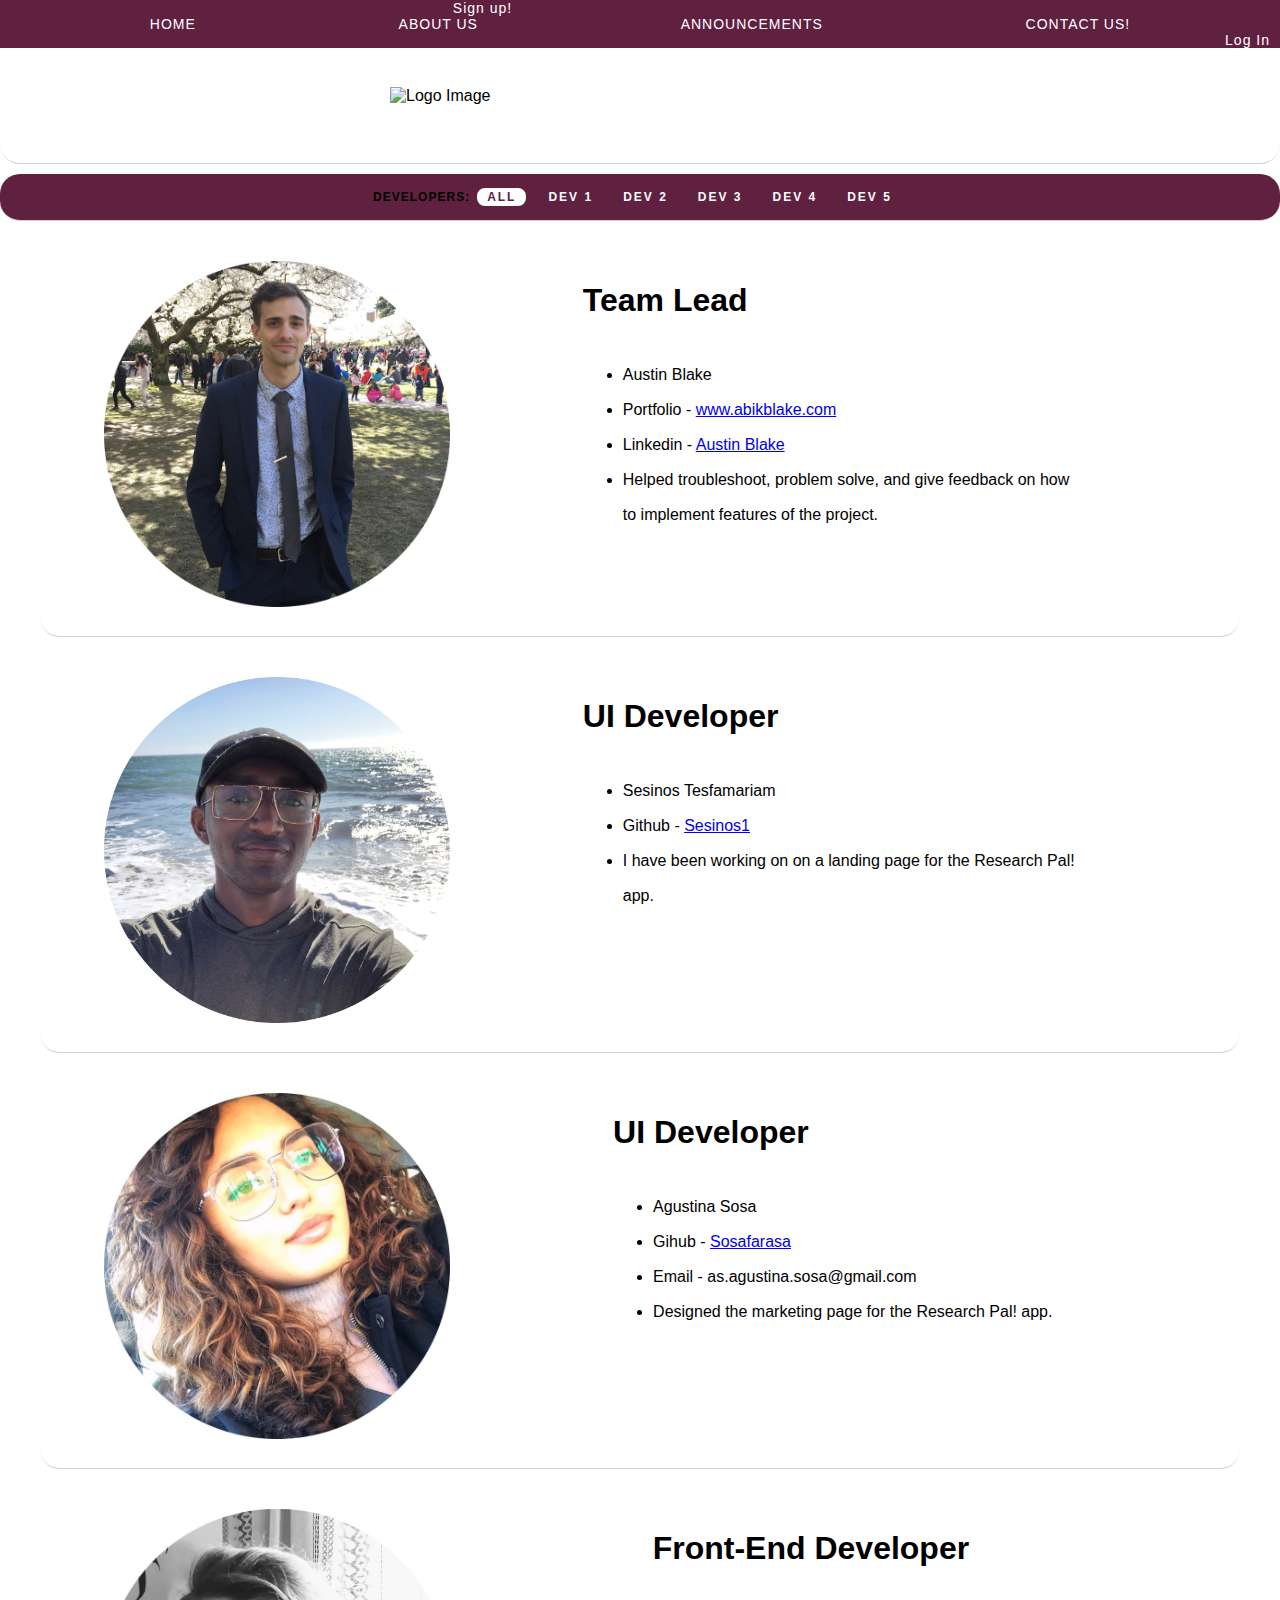
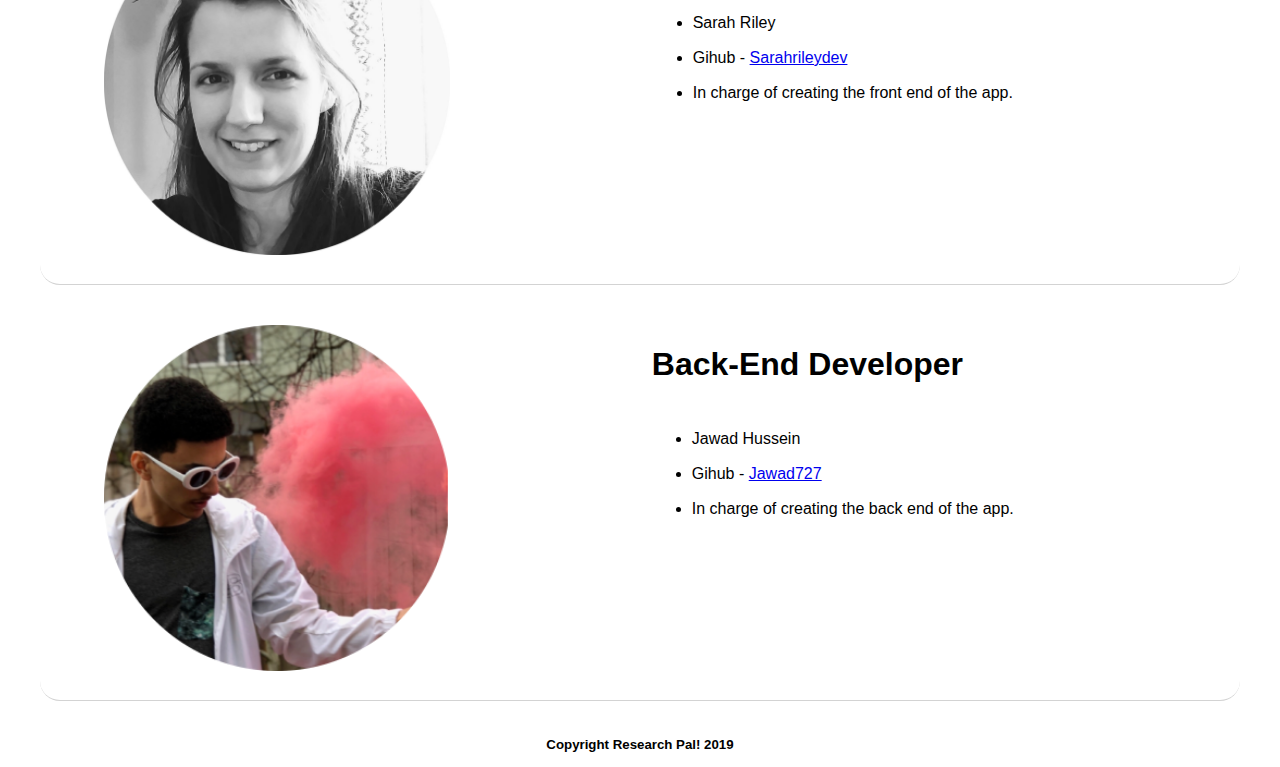
==== about.html @ d5aa2f4c "added content on about page" ====
<!DOCTYPE html>
<html>

<head>
  <title>Research Pal! - About</title>
  <link rel="stortcut icon" href="./images/logo-icon.ico">
  <link rel="stylesheet" type="text/css" href="./CSS/index.css" />
  <script src="https://code.jquery.com/jquery-3.3.1.min.js" integrity="sha256-FgpCb/KJQlLNfOu91ta32o/NMZxltwRo8QtmkMRdAu8="
    crossorigin="anonymous"></script>
  <script src="./components/Tabs/Tabs.js" async></script>
</head>

<body style = "background: url(./images/bkg-img.jpg)">

  <!-- TOP BAR COMPONENT -->
  <div class="top-bar">
    <div class="container">
      <div class="container-left">
        <span>
          <a href="https://vigorous-khorana-39634c.netlify.com/register">Sign up!</a>
        </span>
      </div>
      <div class="container-center">
          <span><a href="index.html">HOME</a></span><span><a href="about.html">ABOUT US</a></span><span>ANNOUNCEMENTS</span><span>CONTACT US!</span>
      </div>
      <div class="container-right"> 
        <span>
          <a href="https://vigorous-khorana-39634c.netlify.com/login">Log In</a>
        </span>
      </div>
    </div>
  </div>

  <!-- HEADER COMPONENT -->
  <div class="header">
    <img class="logo" src="./images/logo.jpg" alt="Logo Image">
  </div>

   <!-- TABS COMPONENT -->
  <div class="tabs">
      <div class="topics">
        <span class="title">DEVELOPERS:</span>
        <div data-tab="all" class="tab active-tab">ALL</div>
        <div data-tab="DEV 1" class="tab">DEV 1</div>
        <div data-tab="DEV 2" class="tab">DEV 2</div>
        <div data-tab="DEV 3" class="tab">DEV 3</div>
        <div data-tab="DEV 4" class="tab">DEV 4</div>
        <div data-tab="DEV 5" class="tab">DEV 5</div>
      </div>
    </div> 
  
  
    <!-- CARDS COMPONENT -->
    <div class="cards-container-about">
  
      <!-- CARD COMPONENTS -->
      <div class="card one" data-tab="DEV 1">
        <img class="photo" src="./images/austin.jpg" alt="Picture of a developer">
        <h1> Team Lead</h1>
        <ul>
          <li>Austin Blake</li>
          <li>Portfolio - <a href="https://www.abikblake.com/">www.abikblake.com</a></li>
          <li>Linkedin - <a href="https://www.linkedin.com/in/austblake11/">Austin Blake</a></li>
          <li>Helped troubleshoot, problem solve, and give feedback on how to implement features of the project.</li>
        </ul>
      </div>
  
      <div class="card two" data-tab="DEV 2">
        <img class="photo" src="./images/sesinos.jpg" alt="The default image">
        <h1> UI Developer </h1>
        <ul>
          <li>Sesinos Tesfamariam</li>
          <li>Github - <a href="https://github.com/sesinos1">Sesinos1</a></li>
          <li>I have been working on on a landing page for the Research Pal! app.</li>
        </ul>
      </div>
        
      <div class="card three" data-tab="DEV 3">
        <img class="photo" src="./images/profile.jpg" alt="The default image">
        <h1> UI Developer </h1>
        <ul>
          <li>Agustina Sosa</li>
          <li>Gihub - <a href="https://github.com/sosafarasa">Sosafarasa</a></li>
          <li>Email - as.agustina.sosa@gmail.com</li>
          <li>Designed the marketing page for the Research Pal! app.</li>
        </ul>
      </div>
  
      <div class="card four" data-tab= "DEV 4">
        <img class="photo" src="./images/sarah.jpg" alt="The default image">
        <h1> Front-End Developer </h1>
        <ul>
          <li>Sarah Riley</li>
          <li>Gihub - <a href="https://github.com/sarahrileydev">Sarahrileydev</a></li>
          <li>In charge of creating the front end of the app.</li>
        </ul>
      </div>

      <div class="card five" data-tab="DEV 5">
          <img class="photo" src="./images/jawad.png" alt="The default image">
          <h1> Back-End Developer </h1>
          <ul>
            <li>Jawad Hussein</li>
            <li>Gihub - <a href="https://github.com/jawad727">Jawad727</a></li>
            <li>In charge of creating the back end of the app.</li>
          </ul>
        </div>
    </div>
  
    <!-- FOOTER COMPONENT -->
     <div class="footer">
        <h5>Copyright Research Pal! 2019</h5>
      </div>
</body>

</html>
---- CSS/index.css ----
.width-100 {
  width: 100%;
}
.border-bottom-grey {
  border-bottom: 1px solid lightgrey;
}
@font-face {
  font-family: 'Montserrat';
  font-style: normal;
  font-weight: 400;
  src: local('Montserrat Regular'), local('Montserrat-Regular'), url(https://fonts.gstatic.com/s/montserrat/v13/JTUSjIg1_i6t8kCHKm459Wlhzg.ttf) format('truetype');
}
@font-face {
  font-family: 'Varela Round';
  font-style: normal;
  font-weight: 400;
  src: local('Varela Round Regular'), local('VarelaRound-Regular'), url(https://fonts.gstatic.com/s/varelaround/v11/w8gdH283Tvk__Lua32TysjIfp8uK.ttf) format('truetype');
}
.top-bar {
  width: 100%;
  display: flex;
  justify-content: center;
  align-items: none;
  flex-direction: row;
  position: fixed;
  min-height: 44px;
  background-color: #602040;
}
.top-bar .container {
  width: 100%;
  display: flex;
  justify-content: none;
  align-items: none;
  flex-direction: row;
  color: #fff;
  letter-spacing: 1px;
  padding: 0 10px;
}
@media (min-width: 500px) {
  .top-bar .container {
    flex-direction: column;
  }
}
@media (min-width: 1280px) {
  .top-bar .container {
    width: 1280px;
  }
}
.top-bar .container a {
  color: #fff;
  text-decoration: none;
}
.top-bar .container a:hover {
  text-decoration: underline;
}
.top-bar .container .container-left {
  width: 100%;
  display: flex;
  justify-content: center;
  align-items: center;
  flex-direction: row;
  flex-direction: column;
  flex: 1;
  font-size: 14px;
}
@media (min-width: 500px) {
  .top-bar .container .container-left {
    display: flex;
    justify-content: none;
    align-items: center;
    flex-direction: row;
  }
}
.top-bar .container .container-left span {
  cursor: pointer;
  margin-right: 25%;
}
.top-bar .container .container-center {
  display: flex;
  justify-content: space-evenly;
  align-items: center;
  flex-direction: row;
  flex-direction: column;
  flex: 3;
  font-size: 14px;
}
@media (min-width: 500px) {
  .top-bar .container .container-center {
    display: flex;
    justify-content: space-evenly;
    align-items: center;
    flex-direction: row;
  }
}
.top-bar .container .container-center span {
  cursor: pointer;
  margin-right: 5%;
}
.top-bar .container .container-center span:last-child {
  margin-right: 0;
}
.top-bar .container .container-right {
  display: flex;
  justify-content: center;
  align-items: center;
  flex-direction: row;
  flex-direction: column;
  flex: 1;
  font-size: 14px;
}
@media (min-width: 500px) {
  .top-bar .container .container-right {
    display: flex;
    justify-content: flex-end;
    align-items: center;
    flex-direction: row;
  }
}
.top-bar .container .container-right span {
  cursor: pointer;
}
.header {
  display: flex;
  justify-content: none;
  align-items: center;
  flex-direction: row;
  background-color: #fff;
  border-bottom: 1px solid lightgrey;
  width: 100%;
  height: 120px;
  border-radius: 0 0 20px 20px;
  margin-top: 44px;
  padding-bottom: 15px;
}
@media (min-width: 1280px) {
  .header {
    width: 1280px;
  }
}
.header .logo {
  max-width: 500px;
  width: 100%;
  height: auto;
  margin: 0 auto;
}
.header span {
  align-self: flex-end;
  font-size: 11px;
  font-weight: bold;
  letter-spacing: 1px;
}
.tabs {
  border-bottom: 1px solid lightgrey;
  display: flex;
  justify-content: center;
  align-items: center;
  flex-direction: row;
  width: 100%;
  height: 47px;
  background-color: #602040;
  border-radius: 20px;
  margin-top: 10px;
}
@media (min-width: 1280px) {
  .tabs {
    width: 1280px;
  }
}
.tabs .topics {
  display: flex;
  justify-content: none;
  align-items: center;
  flex-direction: row;
}
.tabs .topics .title {
  font-size: 12px;
  letter-spacing: 1px;
  font-weight: bold;
}
.tabs .topics .tab {
  display: flex;
  justify-content: none;
  align-items: center;
  flex-direction: row;
  color: #fff;
  margin: 0 5px;
  padding: 2px 10px;
  font-size: 12px;
  letter-spacing: 2px;
  cursor: pointer;
  font-weight: bold;
  border-radius: 10px;
}
.tabs .topics .tab:hover {
  text-decoration: underline;
}
.tabs .topics .active-tab {
  background-color: #fff;
  color: #602040;
  border: 2px solid #602040;
}
.intro {
  display: flex;
  justify-content: center;
  align-items: center;
  flex-direction: row;
  width: 100%;
  background-color: #fff;
  border-radius: 20px;
  margin-top: 10px;
  flex-direction: column;
}
@media (min-width: 1280px) {
  .intro {
    width: 1280px;
  }
}
.cards-container {
  display: flex;
  justify-content: space-evenly;
  align-items: none;
  flex-direction: row;
  width: 100%;
  margin-top: 16px;
  flex-wrap: wrap;
}
@media (min-width: 1280px) {
  .cards-container {
    width: 1200px;
  }
}
.cards-container .card {
  border-bottom: 1px solid lightgrey;
  display: flex;
  justify-content: space-between;
  align-items: none;
  flex-direction: column;
  background-color: #fff;
  min-width: 450px;
  width: 49%;
  border-radius: 20px;
  margin-bottom: 16px;
  padding: 24px;
}
.cards-container .card .photo {
  width: 100%;
  height: auto;
  border-radius: 20px;
}
.cards-container-about {
  display: flex;
  justify-content: space-evenly;
  align-items: none;
  flex-direction: row;
  width: 100%;
  margin-top: 16px;
  flex-flow: wrap column;
}
@media (min-width: 1280px) {
  .cards-container-about {
    width: 1200px;
  }
}
.cards-container-about .card {
  border-bottom: 1px solid lightgrey;
  display: flex;
  justify-content: flex-start;
  align-items: flex-start;
  flex-direction: row;
  flex-wrap: wrap;
  background-color: #fff;
  min-width: 500px;
  width: 100%;
  height: 400px;
  border-radius: 20px;
  margin-bottom: 16px;
  padding: 24px;
  flex-flow: wrap column;
}
.cards-container-about .card .photo {
  width: 30%;
  margin-left: 40px;
}
.cards-container-about .card ul {
  max-width: 500px;
  font-size: 16px;
  line-height: 35px;
  color: #000;
}
.footer {
  width: 100%;
  display: flex;
  justify-content: center;
  align-items: flex-end;
  flex-direction: row;
  background-color: #fff;
  height: 50px;
  border-radius: 20px 20px 0 0;
  padding-bottom: 15px;
}
.footer h5 {
  margin: 0 auto;
}
@media (min-width: 1280px) {
  .footer {
    width: 1280px;
  }
}
* {
  box-sizing: border-box;
}
html,
body {
  margin: 0;
  padding: 0;
}
body {
  display: flex;
  justify-content: none;
  align-items: center;
  flex-direction: column;
  font-family: 'Montserrat', sans-serif;
}
p {
  font-family: 'Montserrat', sans-serif;
}
h1,
h2,
h3,
h4,
h5,
h6 {
  font-family: 'Varela Round', sans-serif;
}
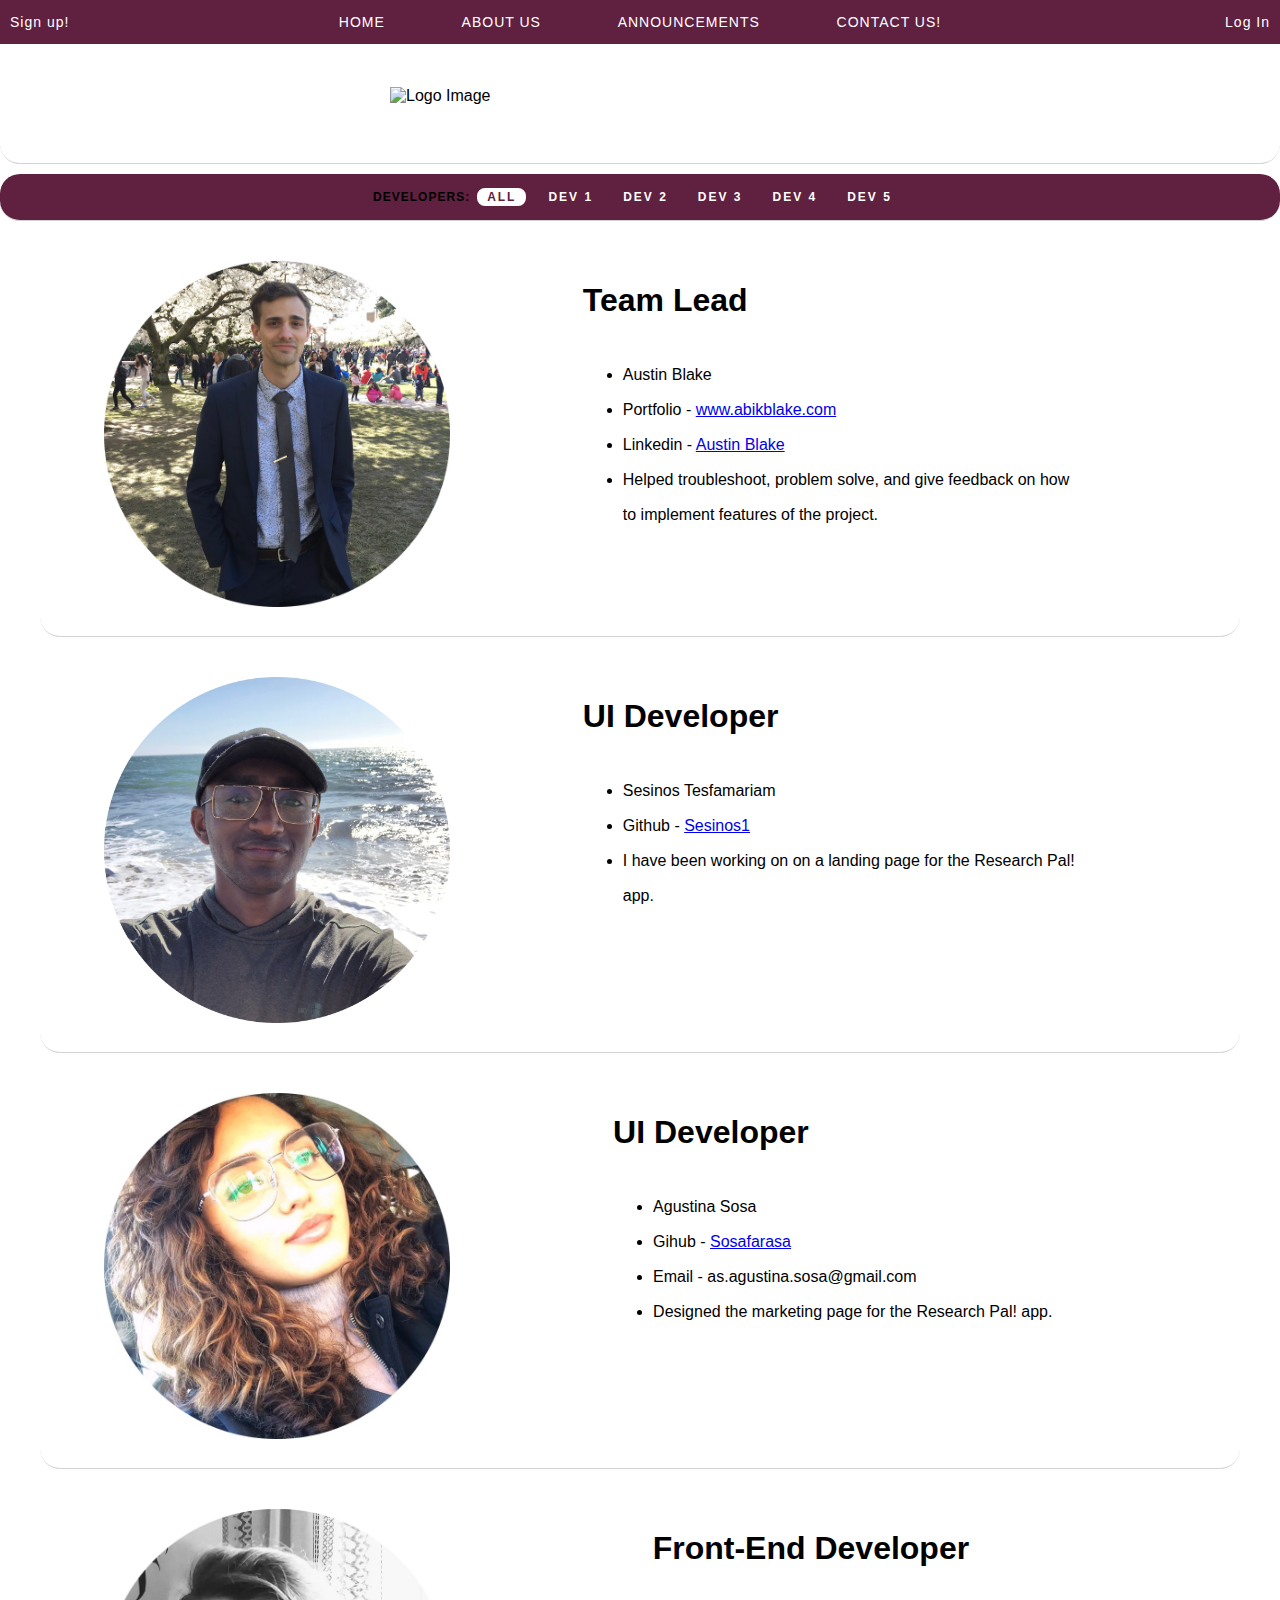
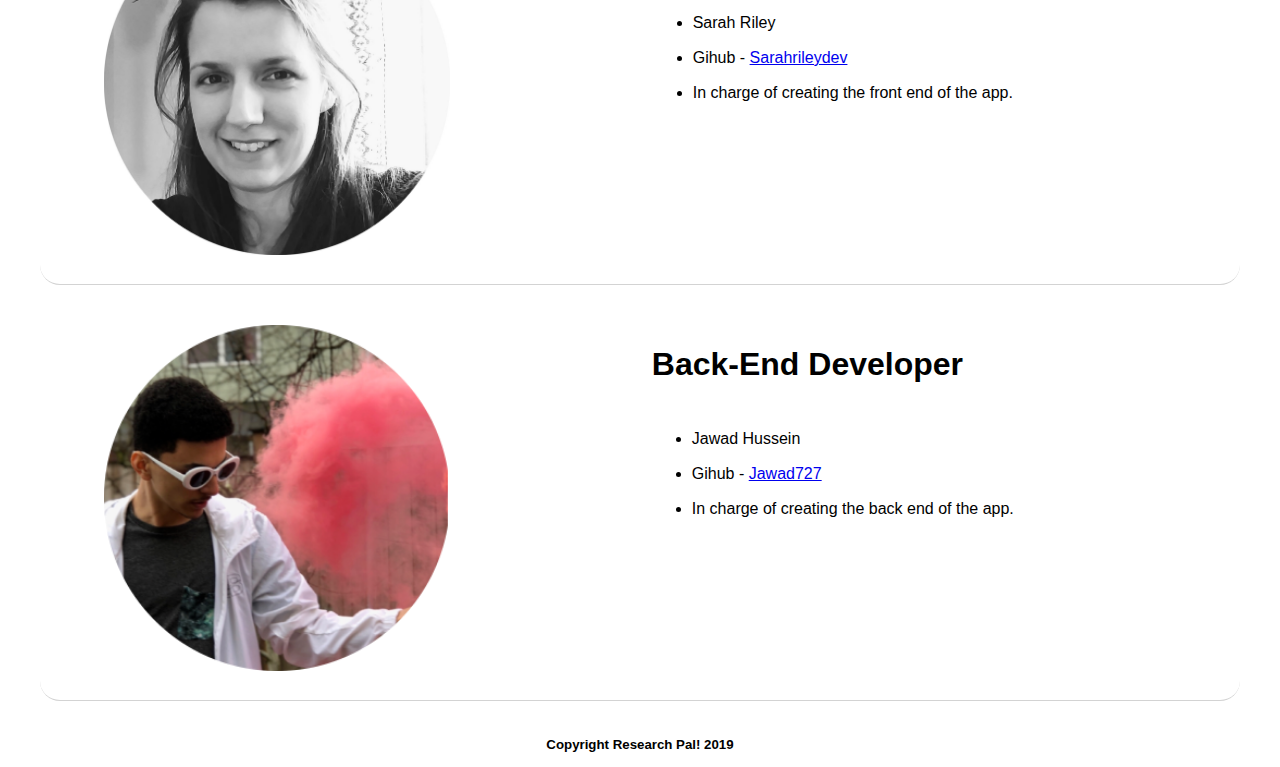
==== commit b4b2b147: "finished fixing a couple of bugs on mobile view" ====
--- a/about.html
+++ b/about.html
@@ -39,7 +39,7 @@
    <!-- TABS COMPONENT -->
   <div class="tabs">
       <div class="topics">
-        <span class="title">DEVELOPERS:</span>
+        <span class="title about">DEVELOPERS:</span>
         <div data-tab="all" class="tab active-tab">ALL</div>
         <div data-tab="DEV 1" class="tab">DEV 1</div>
         <div data-tab="DEV 2" class="tab">DEV 2</div>
--- a/CSS/index.css
+++ b/CSS/index.css
@@ -26,8 +26,13 @@
   min-height: 44px;
   background-color: #602040;
 }
+@media (max-width: 500px) {
+  .top-bar {
+    position: static;
+  }
+}
 .top-bar .container {
-  width: 100%;
+  width: 1280px;
   display: flex;
   justify-content: none;
   align-items: none;
@@ -36,14 +41,15 @@
   letter-spacing: 1px;
   padding: 0 10px;
 }
-@media (min-width: 500px) {
+@media (max-width: 800px) {
+  .top-bar .container {
+    width: 100%;
+  }
+}
+@media (max-width: 500px) {
   .top-bar .container {
     flex-direction: column;
-  }
-}
-@media (min-width: 1280px) {
-  .top-bar .container {
-    width: 1280px;
+    position: static;
   }
 }
 .top-bar .container a {
@@ -54,66 +60,65 @@
   text-decoration: underline;
 }
 .top-bar .container .container-left {
-  width: 100%;
-  display: flex;
-  justify-content: center;
-  align-items: center;
-  flex-direction: row;
-  flex-direction: column;
+  display: flex;
+  justify-content: flex-start;
+  align-items: center;
+  flex-direction: row;
   flex: 1;
   font-size: 14px;
 }
-@media (min-width: 500px) {
+@media (max-width: 500px) {
   .top-bar .container .container-left {
+    width: 100%;
     display: flex;
-    justify-content: none;
+    justify-content: center;
     align-items: center;
     flex-direction: row;
+    flex-direction: column;
+    line-height: 50px;
+    border-bottom: 1px solid #fff;
+    font-size: 20px;
   }
 }
 .top-bar .container .container-left span {
   cursor: pointer;
-  margin-right: 25%;
 }
 .top-bar .container .container-center {
   display: flex;
   justify-content: space-evenly;
   align-items: center;
   flex-direction: row;
-  flex-direction: column;
   flex: 3;
   font-size: 14px;
 }
-@media (min-width: 500px) {
+@media (max-width: 500px) {
   .top-bar .container .container-center {
+    flex-direction: column;
+    line-height: 50px;
+    font-size: 18px;
+  }
+}
+.top-bar .container .container-center span {
+  cursor: pointer;
+}
+.top-bar .container .container-right {
+  display: flex;
+  justify-content: flex-end;
+  align-items: center;
+  flex-direction: row;
+  flex: 1;
+  font-size: 14px;
+}
+@media (max-width: 500px) {
+  .top-bar .container .container-right {
     display: flex;
-    justify-content: space-evenly;
+    justify-content: center;
     align-items: center;
     flex-direction: row;
-  }
-}
-.top-bar .container .container-center span {
-  cursor: pointer;
-  margin-right: 5%;
-}
-.top-bar .container .container-center span:last-child {
-  margin-right: 0;
-}
-.top-bar .container .container-right {
-  display: flex;
-  justify-content: center;
-  align-items: center;
-  flex-direction: row;
-  flex-direction: column;
-  flex: 1;
-  font-size: 14px;
-}
-@media (min-width: 500px) {
-  .top-bar .container .container-right {
-    display: flex;
-    justify-content: flex-end;
-    align-items: center;
-    flex-direction: row;
+    flex-direction: column;
+    line-height: 50px;
+    font-size: 20px;
+    border-top: 1px solid #fff;
   }
 }
 .top-bar .container .container-right span {
@@ -126,28 +131,31 @@
   flex-direction: row;
   background-color: #fff;
   border-bottom: 1px solid lightgrey;
-  width: 100%;
+  width: 1280px;
   height: 120px;
   border-radius: 0 0 20px 20px;
   margin-top: 44px;
   padding-bottom: 15px;
 }
-@media (min-width: 1280px) {
+@media (max-width: 1279px) {
   .header {
-    width: 1280px;
+    width: 100%;
+  }
+}
+@media (max-width: 500px) {
+  .header {
+    margin-top: 0;
   }
 }
 .header .logo {
-  max-width: 500px;
-  width: 100%;
+  width: 500px;
   height: auto;
   margin: 0 auto;
 }
-.header span {
-  align-self: flex-end;
-  font-size: 11px;
-  font-weight: bold;
-  letter-spacing: 1px;
+@media (max-width: 500px) {
+  .header .logo {
+    width: 100%;
+  }
 }
 .tabs {
   border-bottom: 1px solid lightgrey;
@@ -155,15 +163,15 @@
   justify-content: center;
   align-items: center;
   flex-direction: row;
-  width: 100%;
+  width: 1280px;
   height: 47px;
   background-color: #602040;
   border-radius: 20px;
   margin-top: 10px;
 }
-@media (min-width: 1280px) {
+@media (max-width: 1279px) {
   .tabs {
-    width: 1280px;
+    width: 100%;
   }
 }
 .tabs .topics {
@@ -176,6 +184,11 @@
   font-size: 12px;
   letter-spacing: 1px;
   font-weight: bold;
+}
+@media (max-width: 500px) {
+  .tabs .topics .title.about {
+    display: none;
+  }
 }
 .tabs .topics .tab {
   display: flex;
@@ -204,15 +217,16 @@
   justify-content: center;
   align-items: center;
   flex-direction: row;
-  width: 100%;
-  background-color: #fff;
-  border-radius: 20px;
+  width: 1280px;
+  background-color: #fff;
+  border-radius: 20px;
+  padding: 0 40px 10px;
   margin-top: 10px;
   flex-direction: column;
 }
-@media (min-width: 1280px) {
+@media (max-width: 1279px) {
   .intro {
-    width: 1280px;
+    width: 98%;
   }
 }
 .cards-container {
@@ -220,13 +234,13 @@
   justify-content: space-evenly;
   align-items: none;
   flex-direction: row;
-  width: 100%;
+  width: 1200px;
   margin-top: 16px;
   flex-wrap: wrap;
 }
-@media (min-width: 1280px) {
+@media (max-width: 1199px) {
   .cards-container {
-    width: 1200px;
+    width: 98%;
   }
 }
 .cards-container .card {
@@ -236,11 +250,15 @@
   align-items: none;
   flex-direction: column;
   background-color: #fff;
-  min-width: 450px;
   width: 49%;
   border-radius: 20px;
   margin-bottom: 16px;
   padding: 24px;
+}
+@media (max-width: 500px) {
+  .cards-container .card {
+    width: 98%;
+  }
 }
 .cards-container .card .photo {
   width: 100%;
@@ -252,13 +270,13 @@
   justify-content: space-evenly;
   align-items: none;
   flex-direction: row;
-  width: 100%;
+  width: 1200px;
   margin-top: 16px;
   flex-flow: wrap column;
 }
-@media (min-width: 1280px) {
+@media (max-width: 1199px) {
   .cards-container-about {
-    width: 1200px;
+    width: 100%;
   }
 }
 .cards-container-about .card {
@@ -288,7 +306,7 @@
   color: #000;
 }
 .footer {
-  width: 100%;
+  width: 1280px;
   display: flex;
   justify-content: center;
   align-items: flex-end;
@@ -301,9 +319,9 @@
 .footer h5 {
   margin: 0 auto;
 }
-@media (min-width: 1280px) {
+@media (max-width: 1279px) {
   .footer {
-    width: 1280px;
+    width: 100%;
   }
 }
 * {
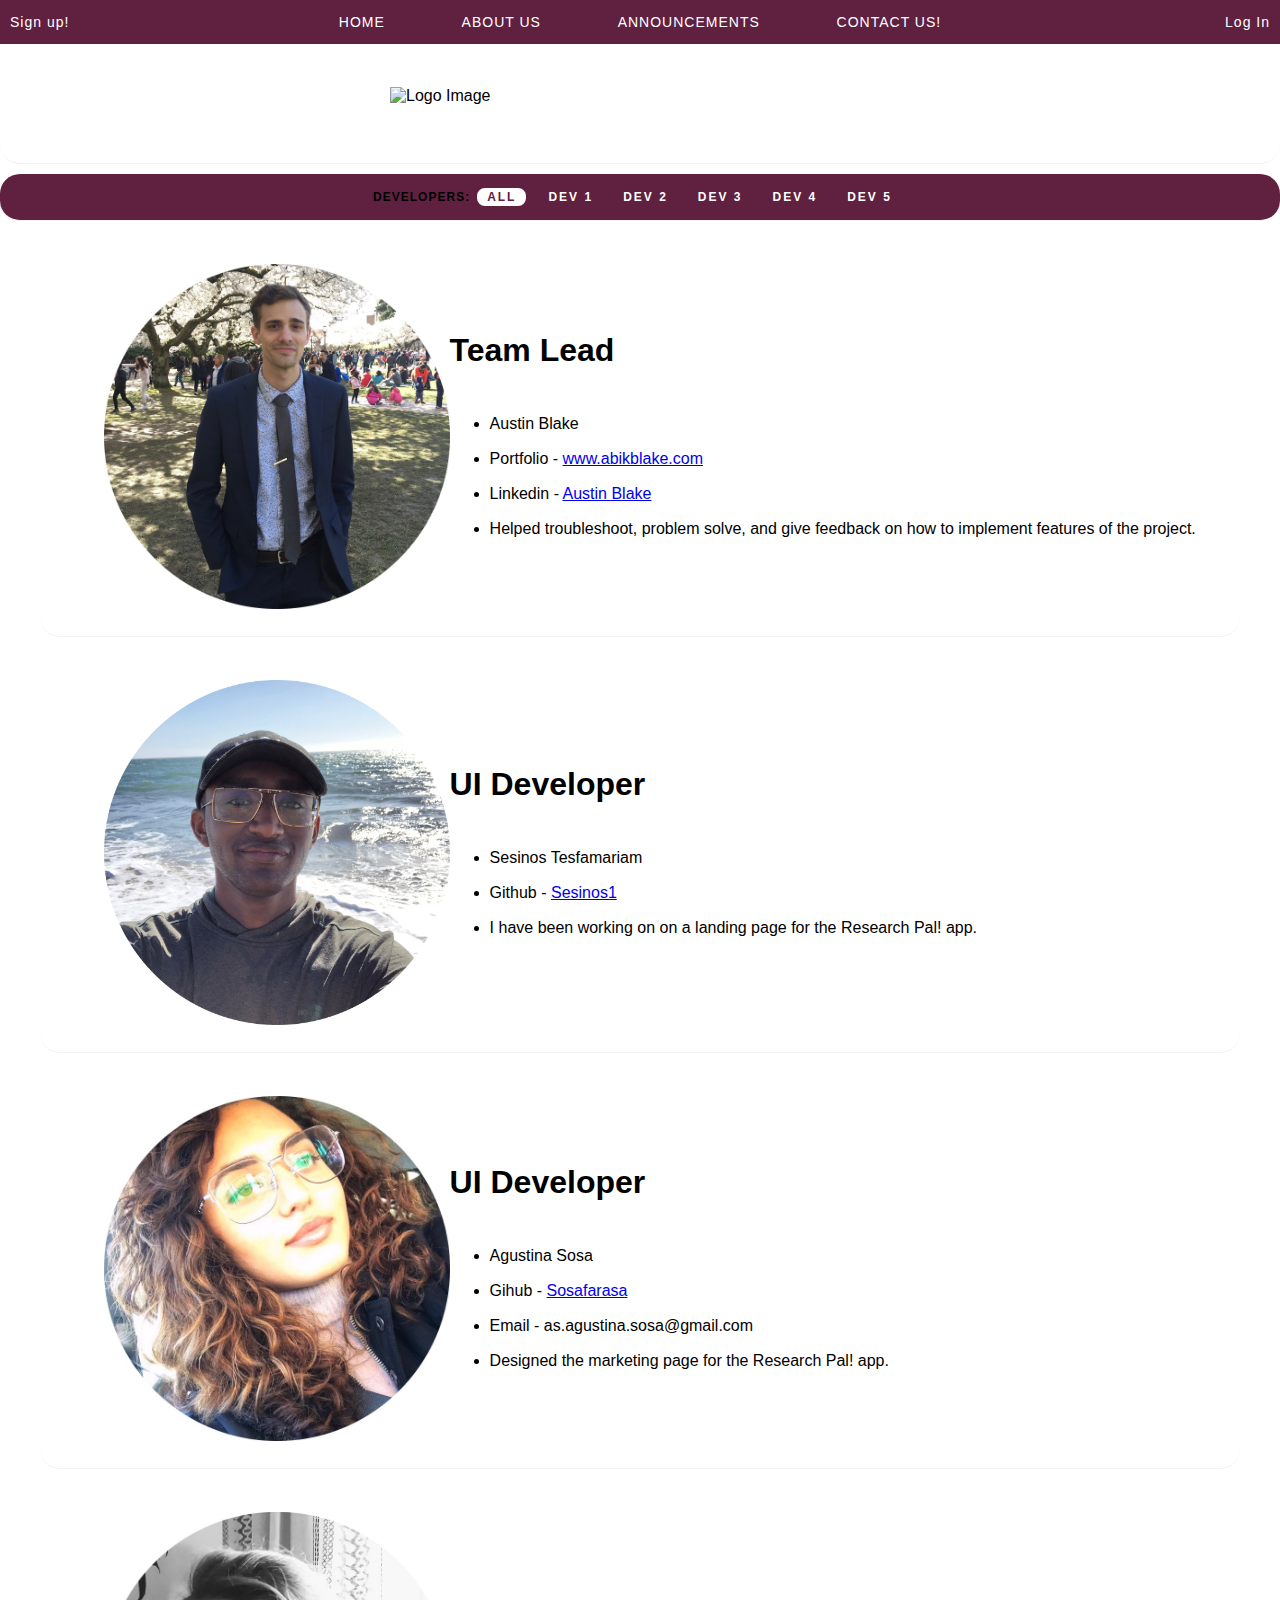
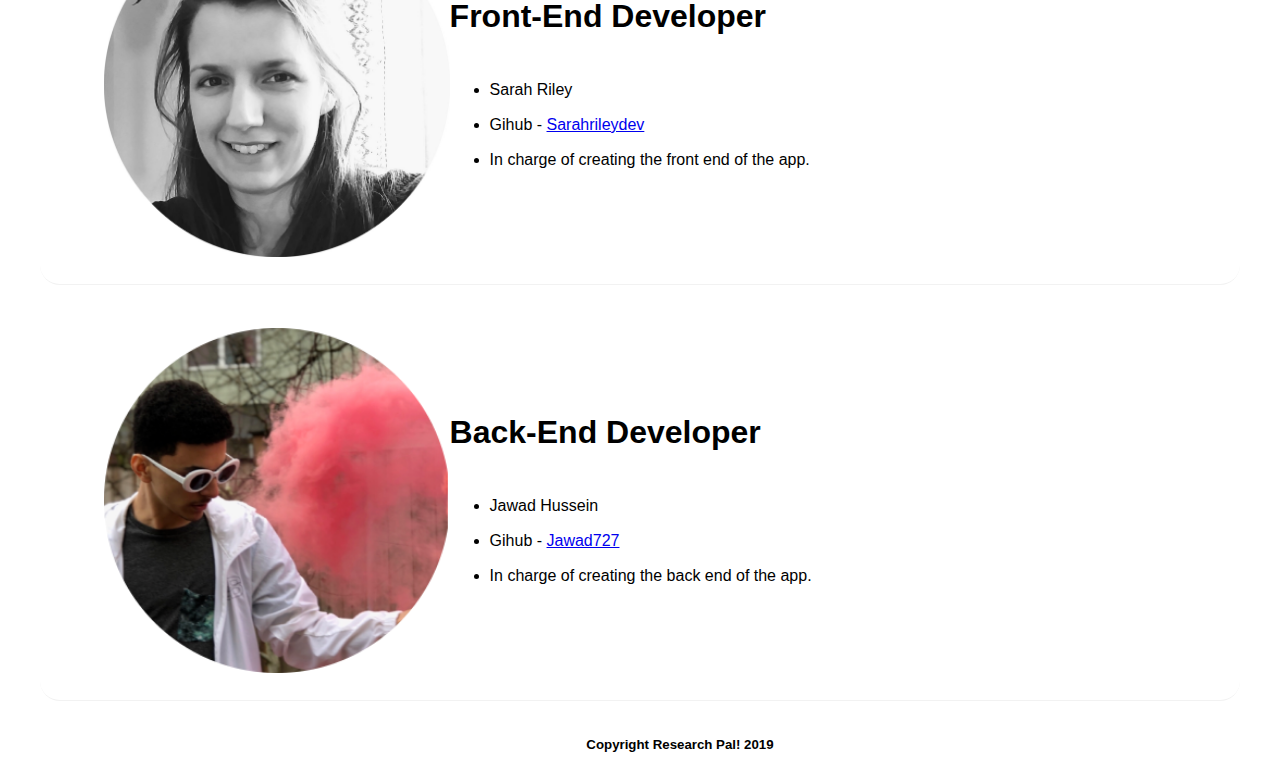
==== commit e23c3c08: "fixed one last layout issue" ====
--- a/about.html
+++ b/about.html
@@ -56,56 +56,66 @@
       <!-- CARD COMPONENTS -->
       <div class="card one" data-tab="DEV 1">
         <img class="photo" src="./images/austin.jpg" alt="Picture of a developer">
-        <h1> Team Lead</h1>
-        <ul>
-          <li>Austin Blake</li>
-          <li>Portfolio - <a href="https://www.abikblake.com/">www.abikblake.com</a></li>
-          <li>Linkedin - <a href="https://www.linkedin.com/in/austblake11/">Austin Blake</a></li>
-          <li>Helped troubleshoot, problem solve, and give feedback on how to implement features of the project.</li>
-        </ul>
+        <div class="text">
+          <h1> Team Lead</h1>
+          <ul>
+            <li>Austin Blake</li>
+            <li>Portfolio - <a href="https://www.abikblake.com/">www.abikblake.com</a></li>
+            <li>Linkedin - <a href="https://www.linkedin.com/in/austblake11/">Austin Blake</a></li>
+            <li>Helped troubleshoot, problem solve, and give feedback on how to implement features of the project.</li>
+          </ul>
+        </div>
       </div>
   
       <div class="card two" data-tab="DEV 2">
         <img class="photo" src="./images/sesinos.jpg" alt="The default image">
-        <h1> UI Developer </h1>
-        <ul>
-          <li>Sesinos Tesfamariam</li>
-          <li>Github - <a href="https://github.com/sesinos1">Sesinos1</a></li>
-          <li>I have been working on on a landing page for the Research Pal! app.</li>
-        </ul>
+        <div class="text">
+          <h1> UI Developer </h1>
+          <ul>
+            <li>Sesinos Tesfamariam</li>
+            <li>Github - <a href="https://github.com/sesinos1">Sesinos1</a></li>
+            <li>I have been working on on a landing page for the Research Pal! app.</li>
+          </ul>
+        </div>
       </div>
         
       <div class="card three" data-tab="DEV 3">
         <img class="photo" src="./images/profile.jpg" alt="The default image">
-        <h1> UI Developer </h1>
-        <ul>
-          <li>Agustina Sosa</li>
-          <li>Gihub - <a href="https://github.com/sosafarasa">Sosafarasa</a></li>
-          <li>Email - as.agustina.sosa@gmail.com</li>
-          <li>Designed the marketing page for the Research Pal! app.</li>
-        </ul>
+        <div class="text">
+          <h1> UI Developer </h1>
+          <ul>
+            <li>Agustina Sosa</li>
+            <li>Gihub - <a href="https://github.com/sosafarasa">Sosafarasa</a></li>
+            <li>Email - as.agustina.sosa@gmail.com</li>
+            <li>Designed the marketing page for the Research Pal! app.</li>
+          </ul>
+        </div>
       </div>
   
       <div class="card four" data-tab= "DEV 4">
         <img class="photo" src="./images/sarah.jpg" alt="The default image">
-        <h1> Front-End Developer </h1>
-        <ul>
-          <li>Sarah Riley</li>
-          <li>Gihub - <a href="https://github.com/sarahrileydev">Sarahrileydev</a></li>
-          <li>In charge of creating the front end of the app.</li>
-        </ul>
+        <div class="text">
+          <h1> Front-End Developer </h1>
+          <ul>
+            <li>Sarah Riley</li>
+            <li>Gihub - <a href="https://github.com/sarahrileydev">Sarahrileydev</a></li>
+            <li>In charge of creating the front end of the app.</li>
+          </ul>
+        </div>
       </div>
 
       <div class="card five" data-tab="DEV 5">
-          <img class="photo" src="./images/jawad.png" alt="The default image">
+        <img class="photo" src="./images/jawad.png" alt="The default image">
+        <div class="text">
           <h1> Back-End Developer </h1>
           <ul>
             <li>Jawad Hussein</li>
             <li>Gihub - <a href="https://github.com/jawad727">Jawad727</a></li>
             <li>In charge of creating the back end of the app.</li>
           </ul>
-        </div>
-    </div>
+        </div>  
+      </div>
+    
   
     <!-- FOOTER COMPONENT -->
      <div class="footer">
--- a/CSS/index.css
+++ b/CSS/index.css
@@ -2,7 +2,7 @@
   width: 100%;
 }
 .border-bottom-grey {
-  border-bottom: 1px solid lightgrey;
+  border-bottom: 1px solid #f2f2f2;
 }
 @font-face {
   font-family: 'Montserrat';
@@ -130,7 +130,7 @@
   align-items: center;
   flex-direction: row;
   background-color: #fff;
-  border-bottom: 1px solid lightgrey;
+  border-bottom: 1px solid #f2f2f2;
   width: 1280px;
   height: 120px;
   border-radius: 0 0 20px 20px;
@@ -158,7 +158,7 @@
   }
 }
 .tabs {
-  border-bottom: 1px solid lightgrey;
+  border-bottom: 1px solid #f2f2f2;
   display: flex;
   justify-content: center;
   align-items: center;
@@ -229,6 +229,10 @@
     width: 98%;
   }
 }
+.intro h3 {
+  max-width: 800px;
+  line-height: 40px;
+}
 .cards-container {
   display: flex;
   justify-content: space-evenly;
@@ -244,12 +248,12 @@
   }
 }
 .cards-container .card {
-  border-bottom: 1px solid lightgrey;
+  border-bottom: 1px solid #f2f2f2;
   display: flex;
   justify-content: space-between;
   align-items: none;
   flex-direction: column;
-  background-color: #fff;
+  background-color: #f2f2f2;
   width: 49%;
   border-radius: 20px;
   margin-bottom: 16px;
@@ -266,41 +270,53 @@
   border-radius: 20px;
 }
 .cards-container-about {
-  display: flex;
-  justify-content: space-evenly;
-  align-items: none;
-  flex-direction: row;
   width: 1200px;
   margin-top: 16px;
-  flex-flow: wrap column;
 }
 @media (max-width: 1199px) {
   .cards-container-about {
-    width: 100%;
+    width: 90%;
   }
 }
 .cards-container-about .card {
-  border-bottom: 1px solid lightgrey;
+  border-bottom: 1px solid #f2f2f2;
   display: flex;
   justify-content: flex-start;
-  align-items: flex-start;
-  flex-direction: row;
-  flex-wrap: wrap;
-  background-color: #fff;
-  min-width: 500px;
-  width: 100%;
-  height: 400px;
+  align-items: center;
+  flex-direction: row;
+  background-color: #fff;
+  min-width: 435px;
+  min-height: 400px;
   border-radius: 20px;
   margin-bottom: 16px;
   padding: 24px;
-  flex-flow: wrap column;
+}
+.cards-container-about .card .text {
+  display: flex;
+  justify-content: none;
+  align-items: none;
+  flex-direction: row;
+  flex-direction: column;
+}
+.cards-container-about .card .five {
+  width: 100%;
+}
+@media (max-width: 800px) {
+  .cards-container-about .card {
+    display: flex;
+    justify-content: center;
+    align-items: none;
+    flex-direction: row;
+    width: 90%;
+    flex-direction: column;
+  }
 }
 .cards-container-about .card .photo {
   width: 30%;
   margin-left: 40px;
 }
-.cards-container-about .card ul {
-  max-width: 500px;
+.cards-container-about .card li {
+  flex-wrap: wrap;
   font-size: 16px;
   line-height: 35px;
   color: #000;
